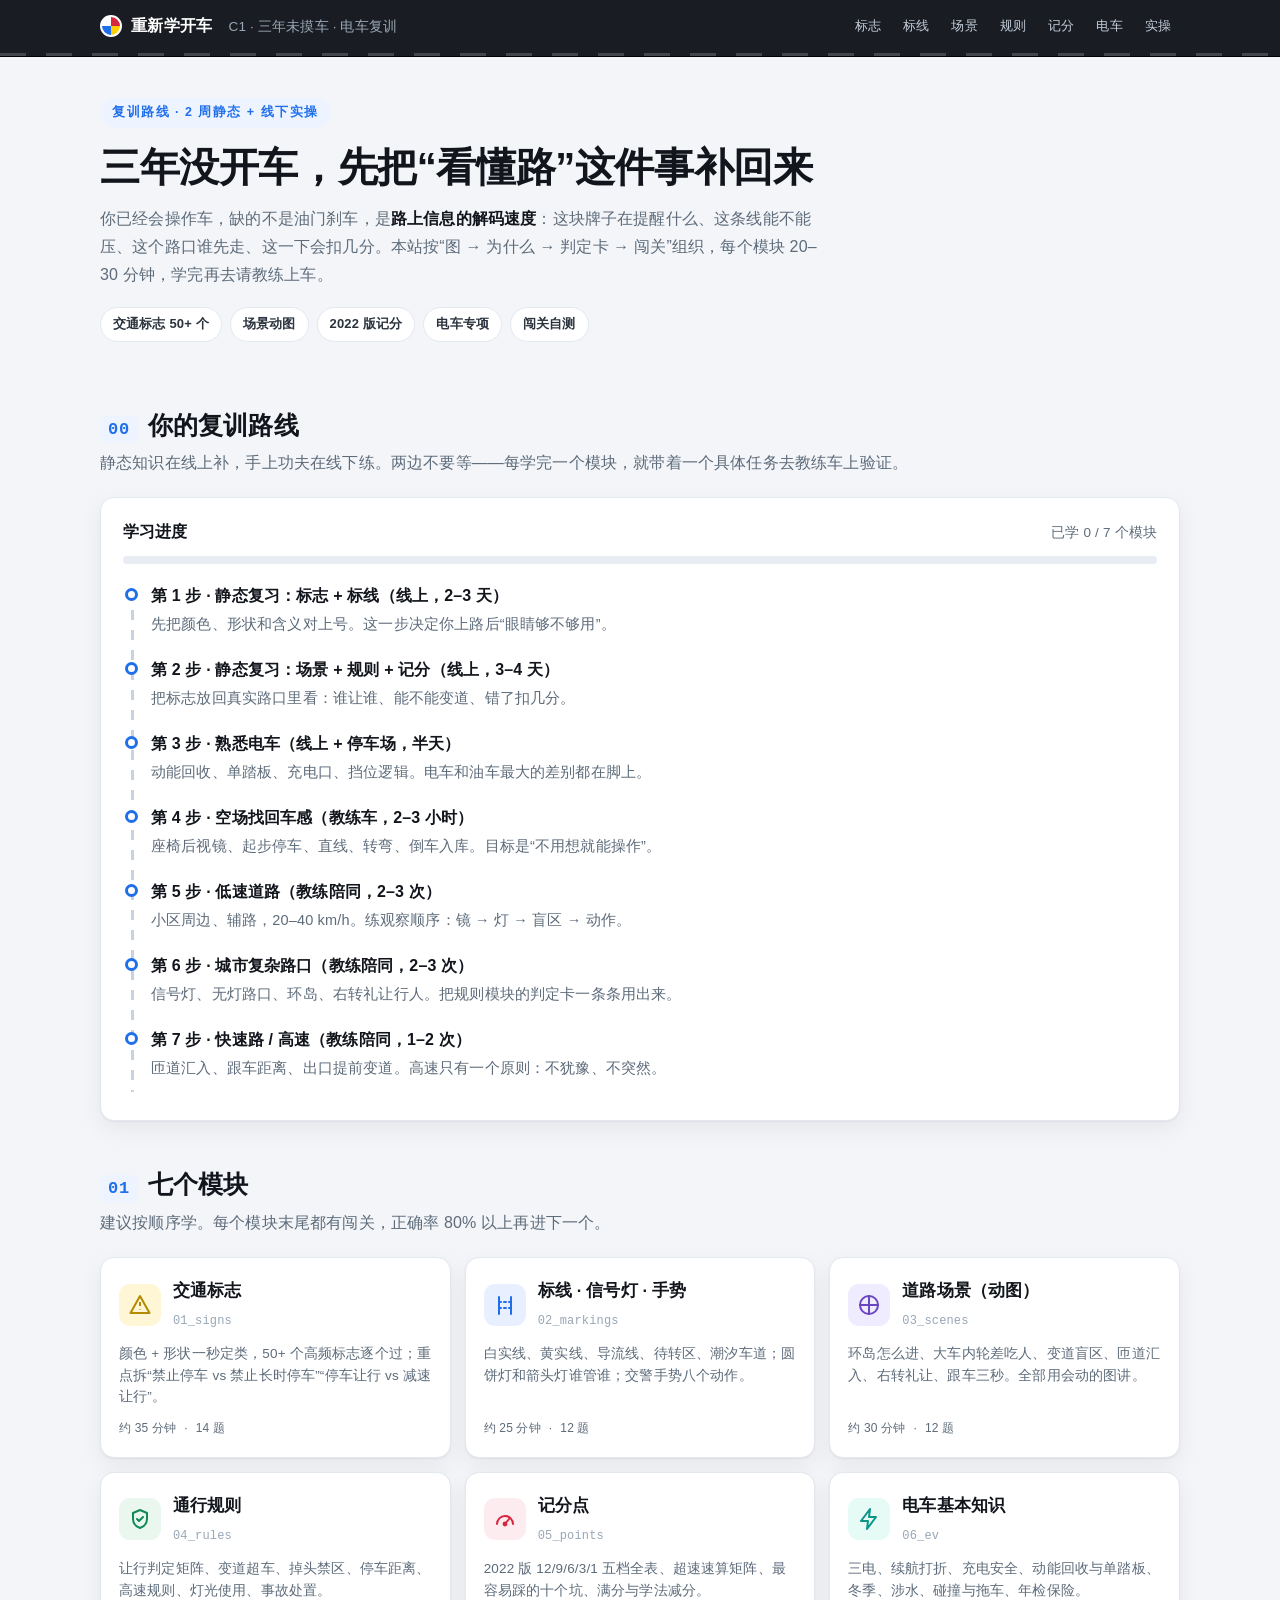
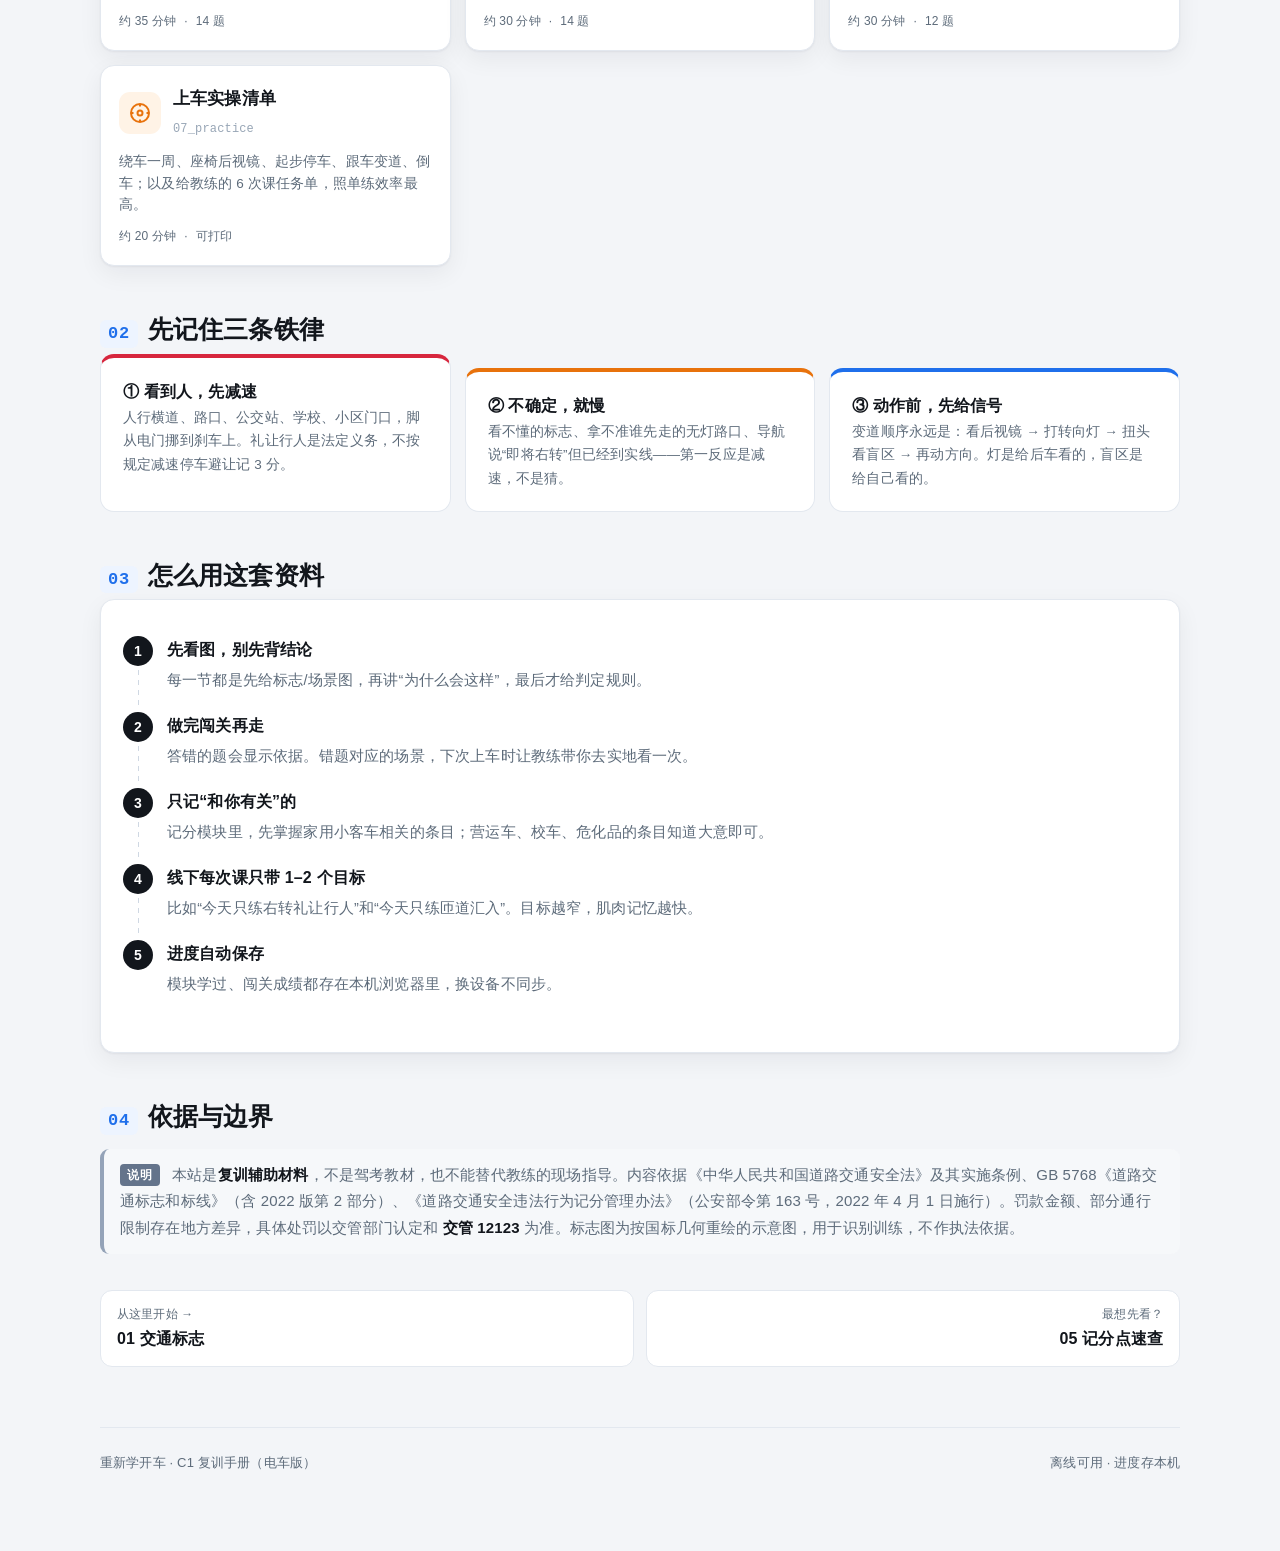
==== index.html @ 06decb4a "新增 C1 复训手册静态站点 7 个模块：标志、标线、场景、规则、记分、电车、实操， 含矢量图示、SMIL 动画、78 道闯关题与跨页学习进度。" ====
<!DOCTYPE html>
<html lang="zh-CN">
<head>
<meta charset="utf-8">
<meta name="viewport" content="width=device-width, initial-scale=1">
<title>重新学开车 · C1 复训手册（电车版）</title>
<meta name="description" content="三年没摸车的 C1 复训手册：交通标志、标线、道路场景、通行规则、记分点、电车知识与上车实操清单。">
<link rel="stylesheet" href="assets/css/style.css">
</head>
<body>

<header class="topbar">
  <div class="topbar-inner">
    <a class="brand" href="index.html"><span class="brand-dot"></span>重新学开车</a>
    <span class="crumb">C1 · 三年未摸车 · 电车复训</span>
    <span class="topbar-spacer"></span>
    <nav class="topbar-nav">
      <a href="01_signs.html">标志</a>
      <a href="02_markings.html">标线</a>
      <a href="03_scenes.html">场景</a>
      <a href="04_rules.html">规则</a>
      <a href="05_points.html">记分</a>
      <a href="06_ev.html">电车</a>
      <a href="07_practice.html">实操</a>
    </nav>
  </div>
</header>

<main class="wrap">

  <section class="hero">
    <span class="eyebrow">复训路线 · 2 周静态 + 线下实操</span>
    <h1>三年没开车，先把“看懂路”这件事补回来</h1>
    <p>你已经会操作车，缺的不是油门刹车，是<b>路上信息的解码速度</b>：这块牌子在提醒什么、这条线能不能压、这个路口谁先走、这一下会扣几分。本站按“图 → 为什么 → 判定卡 → 闯关”组织，每个模块 20–30 分钟，学完再去请教练上车。</p>
    <div class="hero-tags">
      <span class="chip">交通标志 50+ 个</span>
      <span class="chip">场景动图</span>
      <span class="chip">2022 版记分</span>
      <span class="chip">电车专项</span>
      <span class="chip">闯关自测</span>
    </div>
  </section>

  <section class="sec" id="route">
    <h2><span class="num">00</span>你的复训路线</h2>
    <p class="lead">静态知识在线上补，手上功夫在线下练。两边不要等——每学完一个模块，就带着一个具体任务去教练车上验证。</p>

    <div class="card">
      <div class="flex" style="justify-content:space-between">
        <b>学习进度</b>
        <span class="small muted" id="overall-text">已学 0 / 7 个模块</span>
      </div>
      <div class="progress" style="margin:10px 0 18px"><i id="overall-progress" style="width:0%"></i></div>

      <div class="route">
        <div class="route-item" data-mod="01_signs">
          <b>第 1 步 · 静态复习：标志 + 标线（线上，2–3 天）</b>
          <span>先把颜色、形状和含义对上号。这一步决定你上路后“眼睛够不够用”。</span>
        </div>
        <div class="route-item" data-mod="03_scenes">
          <b>第 2 步 · 静态复习：场景 + 规则 + 记分（线上，3–4 天）</b>
          <span>把标志放回真实路口里看：谁让谁、能不能变道、错了扣几分。</span>
        </div>
        <div class="route-item" data-mod="06_ev">
          <b>第 3 步 · 熟悉电车（线上 + 停车场，半天）</b>
          <span>动能回收、单踏板、充电口、挡位逻辑。电车和油车最大的差别都在脚上。</span>
        </div>
        <div class="route-item" data-mod="07_practice">
          <b>第 4 步 · 空场找回车感（教练车，2–3 小时）</b>
          <span>座椅后视镜、起步停车、直线、转弯、倒车入库。目标是“不用想就能操作”。</span>
        </div>
        <div class="route-item">
          <b>第 5 步 · 低速道路（教练陪同，2–3 次）</b>
          <span>小区周边、辅路，20–40 km/h。练观察顺序：镜 → 灯 → 盲区 → 动作。</span>
        </div>
        <div class="route-item">
          <b>第 6 步 · 城市复杂路口（教练陪同，2–3 次）</b>
          <span>信号灯、无灯路口、环岛、右转礼让行人。把规则模块的判定卡一条条用出来。</span>
        </div>
        <div class="route-item">
          <b>第 7 步 · 快速路 / 高速（教练陪同，1–2 次）</b>
          <span>匝道汇入、跟车距离、出口提前变道。高速只有一个原则：不犹豫、不突然。</span>
        </div>
      </div>
    </div>
  </section>

  <section class="sec" id="modules">
    <h2><span class="num">01</span>七个模块</h2>
    <p class="lead">建议按顺序学。每个模块末尾都有闯关，正确率 80% 以上再进下一个。</p>

    <div class="mod-grid">

      <a class="mod" href="01_signs.html" data-mod="01_signs">
        <div class="mod-top">
          <span class="mod-ico" style="background:#fff6d6">
            <svg viewBox="0 0 24 24" fill="none" stroke="#b58900" stroke-width="2" stroke-linejoin="round"><path d="M12 3l9.5 17h-19z"/><path d="M12 9v4M12 16.5v.5"/></svg>
          </span>
          <span><span class="mod-t">交通标志</span><br><span class="num-tag">01_signs</span></span>
        </div>
        <div class="mod-d">颜色 + 形状一秒定类，50+ 个高频标志逐个过；重点拆“禁止停车 vs 禁止长时停车”“停车让行 vs 减速让行”。</div>
        <div class="mod-meta"><span>约 35 分钟</span><span>·</span><span>14 题</span></div>
      </a>

      <a class="mod" href="02_markings.html" data-mod="02_markings">
        <div class="mod-top">
          <span class="mod-ico" style="background:#e8f0ff">
            <svg viewBox="0 0 24 24" fill="none" stroke="#1f6feb" stroke-width="2" stroke-linecap="round"><path d="M6 21V4M18 21V4"/><path d="M6 9h12M6 15h12" stroke-dasharray="2 3"/></svg>
          </span>
          <span><span class="mod-t">标线 · 信号灯 · 手势</span><br><span class="num-tag">02_markings</span></span>
        </div>
        <div class="mod-d">白实线、黄实线、导流线、待转区、潮汐车道；圆饼灯和箭头灯谁管谁；交警手势八个动作。</div>
        <div class="mod-meta"><span>约 25 分钟</span><span>·</span><span>12 题</span></div>
      </a>

      <a class="mod" href="03_scenes.html" data-mod="03_scenes">
        <div class="mod-top">
          <span class="mod-ico" style="background:#f0ecff">
            <svg viewBox="0 0 24 24" fill="none" stroke="#6b46c1" stroke-width="2" stroke-linecap="round"><circle cx="12" cy="12" r="9"/><path d="M12 3v18M3 12h18"/></svg>
          </span>
          <span><span class="mod-t">道路场景（动图）</span><br><span class="num-tag">03_scenes</span></span>
        </div>
        <div class="mod-d">环岛怎么进、大车内轮差吃人、变道盲区、匝道汇入、右转礼让、跟车三秒。全部用会动的图讲。</div>
        <div class="mod-meta"><span>约 30 分钟</span><span>·</span><span>12 题</span></div>
      </a>

      <a class="mod" href="04_rules.html" data-mod="04_rules">
        <div class="mod-top">
          <span class="mod-ico" style="background:#e9f7ef">
            <svg viewBox="0 0 24 24" fill="none" stroke="#0f8a54" stroke-width="2" stroke-linecap="round" stroke-linejoin="round"><path d="M12 3l7 3v6c0 4.5-3 7.5-7 9-4-1.5-7-4.5-7-9V6z"/><path d="M9 12l2 2 4-4"/></svg>
          </span>
          <span><span class="mod-t">通行规则</span><br><span class="num-tag">04_rules</span></span>
        </div>
        <div class="mod-d">让行判定矩阵、变道超车、掉头禁区、停车距离、高速规则、灯光使用、事故处置。</div>
        <div class="mod-meta"><span>约 35 分钟</span><span>·</span><span>14 题</span></div>
      </a>

      <a class="mod" href="05_points.html" data-mod="05_points">
        <div class="mod-top">
          <span class="mod-ico" style="background:#fdecef">
            <svg viewBox="0 0 24 24" fill="none" stroke="#d7263d" stroke-width="2" stroke-linecap="round"><path d="M4 17a8 8 0 1 1 16 0"/><path d="M12 17l4-5"/><circle cx="12" cy="17" r="1.4" fill="#d7263d"/></svg>
          </span>
          <span><span class="mod-t">记分点</span><br><span class="num-tag">05_points</span></span>
        </div>
        <div class="mod-d">2022 版 12/9/6/3/1 五档全表、超速速算矩阵、最容易踩的十个坑、满分与学法减分。</div>
        <div class="mod-meta"><span>约 30 分钟</span><span>·</span><span>14 题</span></div>
      </a>

      <a class="mod" href="06_ev.html" data-mod="06_ev">
        <div class="mod-top">
          <span class="mod-ico" style="background:#e6fbf6">
            <svg viewBox="0 0 24 24" fill="none" stroke="#0d9488" stroke-width="2" stroke-linejoin="round"><path d="M13 2L4 14h7l-1 8 9-12h-7z"/></svg>
          </span>
          <span><span class="mod-t">电车基本知识</span><br><span class="num-tag">06_ev</span></span>
        </div>
        <div class="mod-d">三电、续航打折、充电安全、动能回收与单踏板、冬季、涉水、碰撞与拖车、年检保险。</div>
        <div class="mod-meta"><span>约 30 分钟</span><span>·</span><span>12 题</span></div>
      </a>

      <a class="mod" href="07_practice.html" data-mod="07_practice">
        <div class="mod-top">
          <span class="mod-ico" style="background:#fff3e6">
            <svg viewBox="0 0 24 24" fill="none" stroke="#e8720c" stroke-width="2"><circle cx="12" cy="12" r="9"/><circle cx="12" cy="12" r="2.5"/><path d="M12 3v2.5M12 18.5V21M3 12h2.5M18.5 12H21"/></svg>
          </span>
          <span><span class="mod-t">上车实操清单</span><br><span class="num-tag">07_practice</span></span>
        </div>
        <div class="mod-d">绕车一周、座椅后视镜、起步停车、跟车变道、倒车；以及给教练的 6 次课任务单，照单练效率最高。</div>
        <div class="mod-meta"><span>约 20 分钟</span><span>·</span><span>可打印</span></div>
      </a>

    </div>
  </section>

  <section class="sec" id="rules3">
    <h2><span class="num">02</span>先记住三条铁律</h2>
    <div class="grid g3">
      <div class="card flat" style="border-top:4px solid var(--red)">
        <b>① 看到人，先减速</b>
        <p class="small muted mb0">人行横道、路口、公交站、学校、小区门口，脚从电门挪到刹车上。礼让行人是法定义务，不按规定减速停车避让记 3 分。</p>
      </div>
      <div class="card flat" style="border-top:4px solid var(--orange)">
        <b>② 不确定，就慢</b>
        <p class="small muted mb0">看不懂的标志、拿不准谁先走的无灯路口、导航说“即将右转”但已经到实线——第一反应是减速，不是猜。</p>
      </div>
      <div class="card flat" style="border-top:4px solid var(--blue)">
        <b>③ 动作前，先给信号</b>
        <p class="small muted mb0">变道顺序永远是：看后视镜 → 打转向灯 → 扭头看盲区 → 再动方向。灯是给后车看的，盲区是给自己看的。</p>
      </div>
    </div>
  </section>

  <section class="sec" id="how">
    <h2><span class="num">03</span>怎么用这套资料</h2>
    <div class="card">
      <ol class="steps">
        <li><b>先看图，别先背结论</b><span>每一节都是先给标志/场景图，再讲“为什么会这样”，最后才给判定规则。</span></li>
        <li><b>做完闯关再走</b><span>答错的题会显示依据。错题对应的场景，下次上车时让教练带你去实地看一次。</span></li>
        <li><b>只记“和你有关”的</b><span>记分模块里，先掌握家用小客车相关的条目；营运车、校车、危化品的条目知道大意即可。</span></li>
        <li><b>线下每次课只带 1–2 个目标</b><span>比如“今天只练右转礼让行人”和“今天只练匝道汇入”。目标越窄，肌肉记忆越快。</span></li>
        <li><b>进度自动保存</b><span>模块学过、闯关成绩都存在本机浏览器里，换设备不同步。</span></li>
      </ol>
    </div>
  </section>

  <section class="sec" id="notice">
    <h2><span class="num">04</span>依据与边界</h2>
    <div class="note">
      <span class="lbl">说明</span>
      本站是<b>复训辅助材料</b>，不是驾考教材，也不能替代教练的现场指导。内容依据《中华人民共和国道路交通安全法》及其实施条例、GB 5768《道路交通标志和标线》（含 2022 版第 2 部分）、《道路交通安全违法行为记分管理办法》（公安部令第 163 号，2022 年 4 月 1 日施行）。罚款金额、部分通行限制存在地方差异，具体处罚以交管部门认定和 <b>交管 12123</b> 为准。标志图为按国标几何重绘的示意图，用于识别训练，不作执法依据。
    </div>
  </section>

  <div class="pager">
    <a href="01_signs.html">
      <div class="pdir">从这里开始 →</div>
      <div class="pt">01 交通标志</div>
    </a>
    <a href="05_points.html" class="next">
      <div class="pdir">最想先看？</div>
      <div class="pt">05 记分点速查</div>
    </a>
  </div>

  <footer class="foot">
    <div class="fr">
      <span>重新学开车 · C1 复训手册（电车版）</span>
      <span>离线可用 · 进度存本机</span>
    </div>
  </footer>
</main>

<script src="assets/js/signs.js"></script>
<script src="assets/js/app.js"></script>
</body>
</html>
---- assets/css/style.css ----
/* ===== 重新学开车 · 设计系统 ===== */
*, *::before, *::after { box-sizing: border-box; }
:root {
  --ink: #12161c;
  --ink-2: #2b333d;
  --muted: #5d6b7a;
  --line: #e3e8ef;
  --line-2: #cfd8e3;
  --bg: #f3f5f8;
  --card: #ffffff;
  --blue: #1f6feb;
  --blue-weak: #edf4ff;
  --yellow: #ffcf00;
  --red: #d7263d;
  --red-weak: #fdecef;
  --green: #0f8a54;
  --green-weak: #e9f7ef;
  --orange: #e8720c;
  --orange-weak: #fff3e6;
  --purple: #6b46c1;
  --r: 14px;
  --r-sm: 9px;
  --shadow: 0 1px 2px rgba(16,24,40,.05), 0 8px 24px rgba(16,24,40,.06);
  --mono: "JetBrains Mono", "Cascadia Mono", Consolas, monospace;
}
html { -webkit-text-size-adjust: 100%; scroll-behavior: smooth; }
body {
  margin: 0;
  font-family: -apple-system, BlinkMacSystemFont, "Segoe UI", "PingFang SC", "Hiragino Sans GB", "Microsoft YaHei", sans-serif;
  background: var(--bg);
  color: var(--ink);
  line-height: 1.75;
  font-size: 16px;
  letter-spacing: .01em;
}
img, svg { max-width: 100%; }
a { color: var(--blue); text-decoration: none; }
a:hover { text-decoration: underline; }
:focus-visible { outline: 3px solid #8ab4ff; outline-offset: 2px; border-radius: 4px; }

/* ===== 顶栏 ===== */
.topbar {
  position: sticky; top: 0; z-index: 50;
  background: rgba(18,22,28,.97);
  backdrop-filter: blur(10px);
  color: #fff;
  border-bottom: 1px solid #000;
}
.topbar-inner {
  max-width: 1120px; margin: 0 auto; padding: 10px 20px;
  display: flex; align-items: center; gap: 14px;
}
.brand { display: flex; align-items: center; gap: 9px; color: #fff; font-weight: 700; letter-spacing: .02em; }
.brand:hover { text-decoration: none; }
.brand-dot {
  width: 22px; height: 22px; border-radius: 50%;
  background: conic-gradient(var(--red) 0 25%, var(--yellow) 0 50%, var(--blue) 0 75%, #fff 0);
  border: 2px solid #fff; flex: none;
}
.crumb { color: #9aa7b6; font-size: 13.5px; margin-left: 2px; overflow: hidden; text-overflow: ellipsis; white-space: nowrap; }
.crumb b { color: #dbe3ec; font-weight: 600; }
.topbar-spacer { flex: 1; }
.topbar-nav { display: flex; gap: 4px; }
.topbar-nav a { color: #c3cedb; font-size: 13px; padding: 5px 9px; border-radius: 7px; white-space: nowrap; }
.topbar-nav a:hover { background: #232a34; color: #fff; text-decoration: none; }
.topbar-nav a.on { background: #2f3b4a; color: #fff; }
.topbar::after {
  content: ""; display: block; height: 3px;
  background-image: repeating-linear-gradient(90deg, #ffffff2e 0 26px, transparent 26px 46px);
}

/* ===== 容器 ===== */
.wrap { max-width: 1120px; margin: 0 auto; padding: 0 20px 80px; }
.narrow { max-width: 860px; }

/* ===== 首屏 ===== */
.hero { padding: 40px 0 20px; }
.hero h1 { font-size: clamp(26px, 4.4vw, 40px); line-height: 1.28; margin: 0 0 12px; letter-spacing: -.01em; }
.hero p { color: var(--muted); margin: 0 0 18px; max-width: 720px; }
.hero-tags { display: flex; flex-wrap: wrap; gap: 8px; }
.eyebrow {
  display: inline-flex; align-items: center; gap: 8px;
  font-size: 12.5px; font-weight: 700; letter-spacing: .12em; text-transform: uppercase;
  color: var(--blue); background: var(--blue-weak); border-radius: 99px; padding: 4px 12px; margin-bottom: 14px;
}

/* ===== 小标题/章节 ===== */
.sec { margin: 46px 0 0; scroll-margin-top: 102px; }
.sec > h2 {
  font-size: clamp(20px, 2.8vw, 25px); margin: 0 0 6px; line-height: 1.4;
  display: flex; align-items: baseline; gap: 10px; flex-wrap: wrap;
}
.sec > h2 .num {
  font-family: var(--mono); font-size: .68em; font-weight: 700;
  color: var(--blue); background: var(--blue-weak); padding: 2px 8px; border-radius: 6px;
  letter-spacing: .04em;
}
.sec > .lead { color: var(--muted); margin: 0 0 20px; }
h3.sub { font-size: 17px; margin: 28px 0 10px; display: flex; align-items: center; gap: 8px; }
h3.sub::before { content: ""; width: 4px; height: 16px; background: var(--blue); border-radius: 2px; flex: none; }
h4.mini { font-size: 15px; margin: 20px 0 8px; color: var(--ink-2); }
p { margin: 0 0 14px; }
ul, ol { margin: 0 0 14px; padding-left: 1.35em; }
li { margin-bottom: 5px; }
li::marker { color: var(--muted); }
b, strong { color: var(--ink); font-weight: 700; }
code, .code {
  font-family: var(--mono); font-size: .88em; background: #eef1f6; padding: 1.5px 6px; border-radius: 5px; color: #2b3a4d;
}

/* ===== 卡片 ===== */
.card {
  background: var(--card); border: 1px solid var(--line); border-radius: var(--r);
  padding: 20px 22px; box-shadow: var(--shadow);
}
.card + .card { margin-top: 14px; }
.card.flat { box-shadow: none; }
.grid { display: grid; gap: 14px; }
.g2 { grid-template-columns: repeat(2, minmax(0, 1fr)); }
.g3 { grid-template-columns: repeat(3, minmax(0, 1fr)); }
.g4 { grid-template-columns: repeat(4, minmax(0, 1fr)); }

/* ===== 提示块 ===== */
.rule, .why, .trap, .tip, .note {
  border-radius: var(--r-sm); padding: 13px 16px; margin: 14px 0;
  border-left: 4px solid var(--blue); background: var(--blue-weak);
  font-size: 15px;
}
.rule .lbl, .why .lbl, .trap .lbl, .tip .lbl, .note .lbl {
  display: inline-block; font-size: 11.5px; font-weight: 800; letter-spacing: .08em;
  padding: 1px 7px; border-radius: 4px; margin-right: 8px; vertical-align: 1px;
  background: var(--blue); color: #fff;
}
.rule { --c: var(--blue); border-left-color: var(--blue); background: var(--blue-weak); }
.rule .lbl { background: var(--blue); }
.why { border-left-color: #7c3aed; background: #f6f2ff; }
.why .lbl { background: #7c3aed; }
.trap { border-left-color: var(--orange); background: var(--orange-weak); }
.trap .lbl { background: var(--orange); }
.tip { border-left-color: var(--green); background: var(--green-weak); }
.tip .lbl { background: var(--green); }
.note { border-left-color: #94a3b8; background: #f6f8fa; color: var(--muted); }
.note .lbl { background: #64748b; }
.rule p:last-child, .why p:last-child, .trap p:last-child, .tip p:last-child, .note p:last-child { margin-bottom: 0; }
.rule p, .why p, .trap p, .tip p { margin-bottom: 8px; }

/* ===== 表格 ===== */
.tbl-wrap { overflow-x: auto; border: 1px solid var(--line); border-radius: 12px; background: #fff; margin: 14px 0; -webkit-overflow-scrolling: touch; }
table { border-collapse: collapse; width: 100%; font-size: 14.5px; min-width: 520px; }
th, td { padding: 10px 13px; text-align: left; border-bottom: 1px solid var(--line); vertical-align: top; }
th { background: #f7f9fc; font-weight: 700; font-size: 13.5px; color: var(--ink-2); white-space: nowrap; }
tbody tr:last-child td { border-bottom: 0; }
tbody tr:hover { background: #fafcff; }
td.c, th.c { text-align: center; }
.tbl-wrap.compact table { min-width: 0; }

/* ===== 标志展示 ===== */
.sign-grid { display: grid; grid-template-columns: repeat(auto-fill, minmax(132px, 1fr)); gap: 10px; margin: 16px 0; }
.sign-item {
  background: #fff; border: 1px solid var(--line); border-radius: 12px; padding: 12px 8px 10px;
  text-align: center; transition: .18s ease; display: flex; flex-direction: column; align-items: center; gap: 8px;
}
.sign-item:hover { border-color: var(--line-2); transform: translateY(-2px); box-shadow: var(--shadow); }
.sign-item .sign { width: 74px; height: 74px; flex: none; }
.sign-item .sname { font-weight: 700; font-size: 13.5px; line-height: 1.35; }
.sign-item .smean { font-size: 12px; color: var(--muted); line-height: 1.45; }
.sign { display: inline-block; line-height: 0; }
.sign svg { width: 100%; height: 100%; display: block; }
.sign.lg { width: 116px; height: 116px; }
.sign.sm { width: 44px; height: 44px; vertical-align: middle; }

/* 颜色/形状解码卡 */
.decode { display: grid; grid-template-columns: repeat(auto-fit, minmax(150px, 1fr)); gap: 12px; }
.decode-item { border-radius: 12px; padding: 14px; color: #fff; position: relative; overflow: hidden; min-height: 92px; }
.decode-item .dt { font-weight: 800; font-size: 15px; margin-bottom: 2px; }
.decode-item .dd { font-size: 12.5px; opacity: .92; line-height: 1.5; }
.decode-item .swatch { position: absolute; right: -14px; bottom: -16px; width: 70px; height: 70px; border-radius: 50%; background: #ffffff2b; }

/* ===== 对比 ===== */
.compare { display: grid; grid-template-columns: 1fr auto 1fr; gap: 10px; align-items: stretch; margin: 16px 0; }
.compare .vs { align-self: center; font-weight: 800; color: var(--muted); font-size: 13px; }
.cmp-box { background: #fff; border: 1px solid var(--line); border-radius: 12px; padding: 14px; text-align: center; }
.cmp-box .cmp-title { font-weight: 700; margin-top: 8px; }
.cmp-box .cmp-desc { font-size: 13px; color: var(--muted); line-height: 1.5; margin-top: 2px; }
.cmp-box .sign { width: 84px; height: 84px; }

/* ===== 步骤 ===== */
.steps { list-style: none; padding: 0; counter-reset: st; margin: 16px 0; }
.steps > li {
  position: relative; padding: 0 0 18px 44px; counter-increment: st; margin: 0;
}
.steps > li::before {
  content: counter(st); position: absolute; left: 0; top: 0;
  width: 30px; height: 30px; border-radius: 50%; background: var(--ink); color: #fff;
  font-weight: 700; font-size: 14px; display: grid; place-items: center;
}
.steps > li:not(:last-child)::after {
  content: ""; position: absolute; left: 14.5px; top: 34px; bottom: 2px; width: 1px;
  background: repeating-linear-gradient(180deg, var(--line-2) 0 5px, transparent 5px 10px);
}
.steps > li > b { display: block; margin-bottom: 2px; }
.steps > li > span { color: var(--muted); font-size: 14.5px; }

/* ===== 徽章 ===== */
.badge { display: inline-block; font-size: 12px; font-weight: 800; padding: 1px 8px; border-radius: 999px; line-height: 1.7; }
.b12 { background: #2b0a0f; color: #ffd9de; }
.b9 { background: #7a1020; color: #ffe3e7; }
.b6 { background: #d7263d; color: #fff; }
.b3 { background: #f08c00; color: #fff; }
.b1 { background: #f6c500; color: #3a2b00; }
.chip {
  display: inline-flex; align-items: center; gap: 6px; font-size: 13px; font-weight: 600;
  background: #fff; border: 1px solid var(--line); border-radius: 999px; padding: 5px 12px; color: var(--ink-2);
}
.chip.on { background: var(--ink); color: #fff; border-color: var(--ink); }

/* ===== 动画舞台 ===== */
.stage {
  background: linear-gradient(180deg, #eef2f7, #e6ecf3);
  border: 1px solid var(--line); border-radius: var(--r); padding: 14px;
  margin: 16px 0; position: relative; overflow: hidden;
}
.stage svg { width: 100%; height: auto; display: block; }
.stage-cap { font-size: 13px; color: var(--muted); margin-top: 8px; text-align: center; }
.anim-note { font-size: 12.5px; color: var(--muted); }

@keyframes dashmove { to { stroke-dashoffset: -40; } }
.flow { stroke-dasharray: 8 8; animation: dashmove 1.2s linear infinite; }
@keyframes draw { from { stroke-dashoffset: var(--len, 1200); } to { stroke-dashoffset: 0; } }
.draw { stroke-dasharray: var(--len, 1200); animation: draw 2.4s ease-in-out infinite alternate; }
@keyframes pulse { 0%,100% { opacity: 1; transform: scale(1); } 50% { opacity: .55; transform: scale(1.06); } }
.pulse { animation: pulse 1.8s ease-in-out infinite; transform-origin: center; transform-box: fill-box; }
@keyframes blink { 0%,49% { opacity: 1; } 50%,100% { opacity: .15; } }
.blink { animation: blink 1s steps(1) infinite; }
@keyframes slidecar { 0% { offset-distance: 0%; } 100% { offset-distance: 100%; } }
.mover { offset-path: var(--path); offset-rotate: auto; animation: slidecar var(--dur, 4s) linear infinite; }
.mover.alt { animation-direction: alternate; animation-timing-function: ease-in-out; }
.stage-pause .mover, .stage-pause .flow, .stage-pause .draw, .stage-pause .pulse, .stage-pause .blink { animation-play-state: paused; }

/* 减速带式分隔 */
.divider { height: 10px; margin: 34px 0; border-radius: 3px;
  background-image: repeating-linear-gradient(90deg, #d5dce6 0 16px, transparent 16px 32px); }

/* ===== 答题闯关 ===== */
.quiz { background: #fff; border: 1px solid var(--line); border-radius: var(--r); box-shadow: var(--shadow); overflow: hidden; margin: 18px 0; }
.quiz-head { display: flex; align-items: center; gap: 12px; padding: 14px 18px; background: #f8fafc; border-bottom: 1px solid var(--line); flex-wrap: wrap; }
.quiz-head .qt { font-weight: 800; }
.quiz-head .qmeta { font-size: 12.5px; color: var(--muted); }
.quiz-head .qscore { margin-left: auto; font-family: var(--mono); font-weight: 700; font-size: 14px; color: var(--ink-2); }
.quiz-body { padding: 6px 18px 18px; }
.q { padding: 16px 0; border-bottom: 1px dashed var(--line); }
.q:last-of-type { border-bottom: 0; }
.q-head { display: flex; gap: 8px; margin-bottom: 10px; }
.q-no { font-family: var(--mono); font-weight: 700; color: var(--blue); flex: none; }
.q-text { font-weight: 600; }
.q-opts { display: grid; gap: 8px; }
.opt {
  display: flex; gap: 10px; align-items: flex-start;
  border: 1px solid var(--line); background: #fff; border-radius: 10px;
  padding: 9px 12px; cursor: pointer; font-size: 14.5px; text-align: left;
  font-family: inherit; color: var(--ink); line-height: 1.55; transition: .15s;
  width: 100%;
}
.opt:hover:not(:disabled) { border-color: #9dc0f8; background: #f7fbff; }
.opt .k {
  font-family: var(--mono); font-weight: 700; font-size: 12px; flex: none;
  width: 20px; height: 20px; border-radius: 5px; background: #eef1f6; color: var(--muted);
  display: grid; place-items: center; margin-top: 2px;
}
.opt:disabled { cursor: default; }
.opt.ok { border-color: #48b97e; background: var(--green-weak); }
.opt.ok .k { background: var(--green); color: #fff; }
.opt.bad { border-color: #e06a78; background: var(--red-weak); }
.opt.bad .k { background: var(--red); color: #fff; }
.opt.dim { opacity: .55; }
.q-why {
  margin-top: 10px; font-size: 14px; color: var(--ink-2);
  background: #f7f9fc; border-left: 3px solid var(--line-2); border-radius: 0 8px 8px 0; padding: 9px 13px;
}
.q-why b { color: var(--blue); }
.quiz-foot { padding: 12px 18px 18px; display: flex; gap: 10px; align-items: center; flex-wrap: wrap; border-top: 1px solid var(--line); }
.btn {
  font: inherit; font-weight: 700; font-size: 14px; padding: 8px 16px; border-radius: 9px;
  border: 1px solid var(--line-2); background: #fff; color: var(--ink); cursor: pointer;
}
.btn:hover { background: #f6f8fb; }
.btn.primary { background: var(--ink); border-color: var(--ink); color: #fff; }
.btn.primary:hover { background: #000; }
.btn[hidden] { display: none; }
.quiz-result { font-size: 14px; color: var(--muted); }
.quiz-result b { color: var(--ink); }

/* 完成勾 */
.done-mark { display: inline-flex; gap: 5px; align-items: center; color: var(--green); font-size: 12.5px; font-weight: 700; }

/* ===== 首页模块卡 ===== */
.mod-grid { display: grid; grid-template-columns: repeat(auto-fill, minmax(280px, 1fr)); gap: 14px; margin-top: 18px; }
.mod {
  display: flex; flex-direction: column; gap: 10px; background: #fff;
  border: 1px solid var(--line); border-radius: var(--r); padding: 18px;
  box-shadow: var(--shadow); transition: .18s; position: relative; color: inherit;
}
.mod:hover { transform: translateY(-3px); border-color: #c9d6e8; text-decoration: none; }
.mod-top { display: flex; align-items: center; gap: 12px; }
.mod-ico { width: 42px; height: 42px; border-radius: 11px; display: grid; place-items: center; flex: none; }
.mod-ico svg { width: 24px; height: 24px; }
.mod-t { font-weight: 800; font-size: 16.5px; }
.mod-d { font-size: 13.5px; color: var(--muted); line-height: 1.6; }
.mod-meta { display: flex; gap: 8px; align-items: center; margin-top: auto; font-size: 12px; color: var(--muted); flex-wrap: wrap; }
.mod .num-tag { font-family: var(--mono); font-size: 12px; color: #98a6b6; }

/* 路线图 */
.route { position: relative; margin: 18px 0 0; padding-left: 28px; }
.route::before { content: ""; position: absolute; left: 8px; top: 8px; bottom: 8px; width: 3px;
  background: repeating-linear-gradient(180deg, #c8d3e0 0 10px, transparent 10px 20px); }
.route-item { position: relative; padding: 0 0 18px; }
.route-item::before {
  content: ""; position: absolute; left: -26px; top: 6px; width: 13px; height: 13px; border-radius: 50%;
  background: #fff; border: 3px solid var(--blue);
}
.route-item.done::before { background: var(--blue); }
.route-item b { display: block; }
.route-item span { color: var(--muted); font-size: 14.5px; }

/* 进度条 */
.progress { height: 8px; background: #e8edf4; border-radius: 99px; overflow: hidden; }
.progress > i { display: block; height: 100%; background: linear-gradient(90deg, #1f6feb, #48b97e); border-radius: 99px; transition: width .4s; }

/* 清单 */
.checklist { list-style: none; padding: 0; margin: 12px 0; }
.checklist li { display: flex; gap: 10px; padding: 8px 0; border-bottom: 1px dashed var(--line); font-size: 15px; }
.checklist li:last-child { border-bottom: 0; }
.checklist input { width: 18px; height: 18px; margin: 5px 0 0; accent-color: var(--blue); flex: none; }
.checklist label { cursor: pointer; }
.checklist input:checked + label { color: var(--muted); text-decoration: line-through; }

/* 页脚 */
.foot { border-top: 1px solid var(--line); margin-top: 60px; padding: 24px 0 0; color: var(--muted); font-size: 13px; }
.foot .fr { display: flex; justify-content: space-between; gap: 12px; flex-wrap: wrap; }

/* 上下页 */
.pager { display: flex; gap: 12px; margin-top: 36px; flex-wrap: wrap; }
.pager a { flex: 1 1 220px; border: 1px solid var(--line); background: #fff; border-radius: 12px; padding: 13px 16px; color: inherit; }
.pager a:hover { border-color: #b9cbe4; text-decoration: none; }
.pager .pdir { font-size: 12px; color: var(--muted); }
.pager .pt { font-weight: 700; }
.pager .next { text-align: right; }

/* 工具类 */
.mt0 { margin-top: 0 !important; } .mb0 { margin-bottom: 0 !important; }
.muted { color: var(--muted); } .small { font-size: 13.5px; }
.center { text-align: center; }
.flex { display: flex; gap: 10px; align-items: center; flex-wrap: wrap; }
.nowrap { white-space: nowrap; }
.hl-y { background: linear-gradient(transparent 58%, #ffe97a 58%); padding: 0 2px; }
.hl-r { color: var(--red); font-weight: 700; }
.hl-g { color: var(--green); font-weight: 700; }
.sr-only { position: absolute; width: 1px; height: 1px; overflow: hidden; clip: rect(0 0 0 0); }

/* ===== 目录条 ===== */
.toc {
  position: sticky; top: 48px; z-index: 40;
  margin: 0 -20px 0; padding: 8px 20px;
  background: rgba(243,245,248,.94); backdrop-filter: blur(8px);
  border-bottom: 1px solid var(--line);
  display: flex; gap: 6px; overflow-x: auto; scrollbar-width: none;
}
.toc::-webkit-scrollbar { display: none; }
.toc a {
  font-size: 13px; color: var(--muted); padding: 5px 11px; border-radius: 7px;
  white-space: nowrap; border: 1px solid transparent;
}
.toc a:hover { background: #fff; text-decoration: none; color: var(--ink); }
.toc a.on { background: #fff; color: var(--ink); border-color: var(--line); font-weight: 700; }

/* ===== 响应式 ===== */
@media (max-width: 760px) {
  body { font-size: 15.5px; }
  .topbar-nav { display: none; }
  .topbar::after { display: none; }
  .g2, .g3, .g4 { grid-template-columns: 1fr; }
  .compare { grid-template-columns: 1fr; }
  .compare .vs { justify-self: center; }
  .wrap { padding: 0 14px 60px; }
  .toc { margin: 0 -14px; padding: 8px 14px; background: var(--bg); backdrop-filter: none; }
  .card { padding: 16px 16px; }
  .sign-grid { grid-template-columns: repeat(auto-fill, minmax(104px, 1fr)); gap: 8px; }
  .sign-item .sign { width: 58px; height: 58px; }
  .sign-item { padding: 10px 6px; }
  table { font-size: 13.5px; }
  th, td { padding: 8px 10px; }
}
@media (prefers-reduced-motion: reduce) {
  html { scroll-behavior: auto; }
  *, *::before, *::after { animation-duration: .001ms !important; animation-iteration-count: 1 !important; transition-duration: .001ms !important; }
}
@media print {
  .topbar, .pager, .quiz-foot .btn, .foot { display: none; }
  body { background: #fff; }
  .card, .quiz { box-shadow: none; break-inside: avoid; }
}
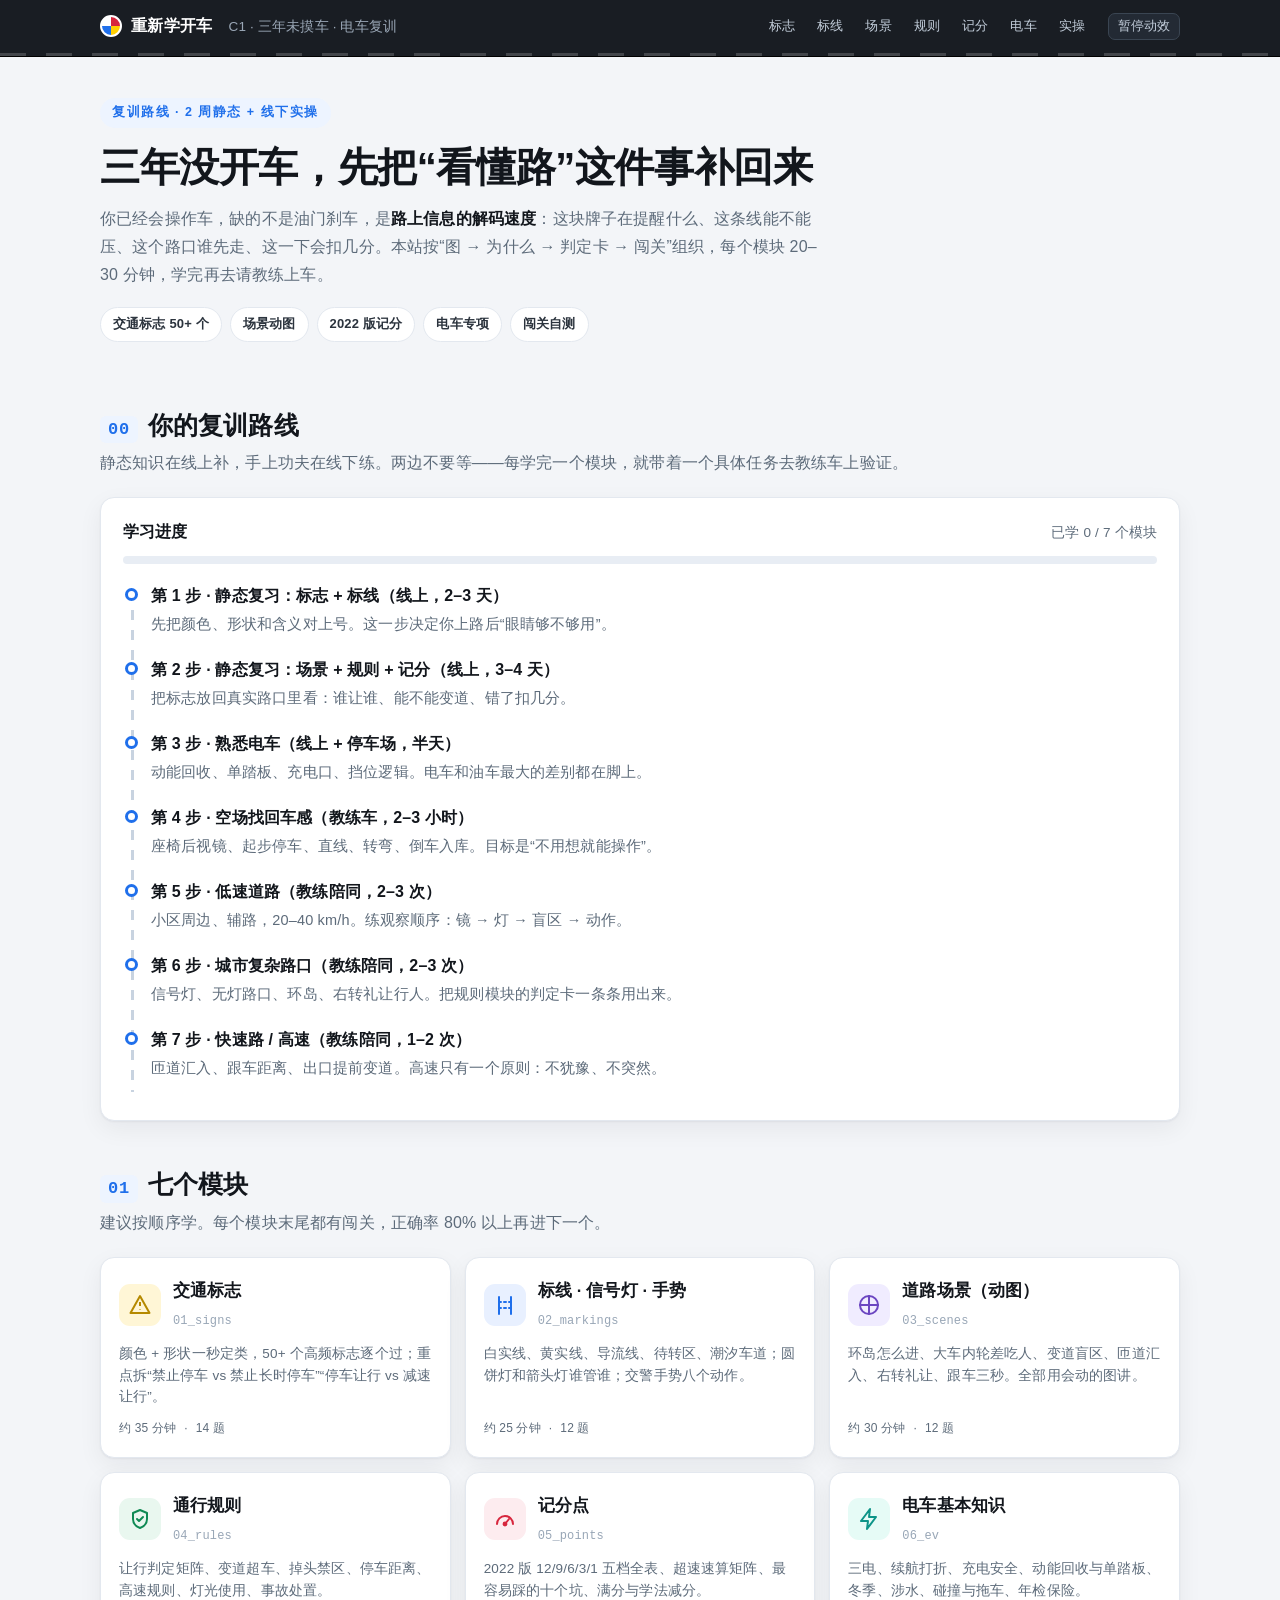
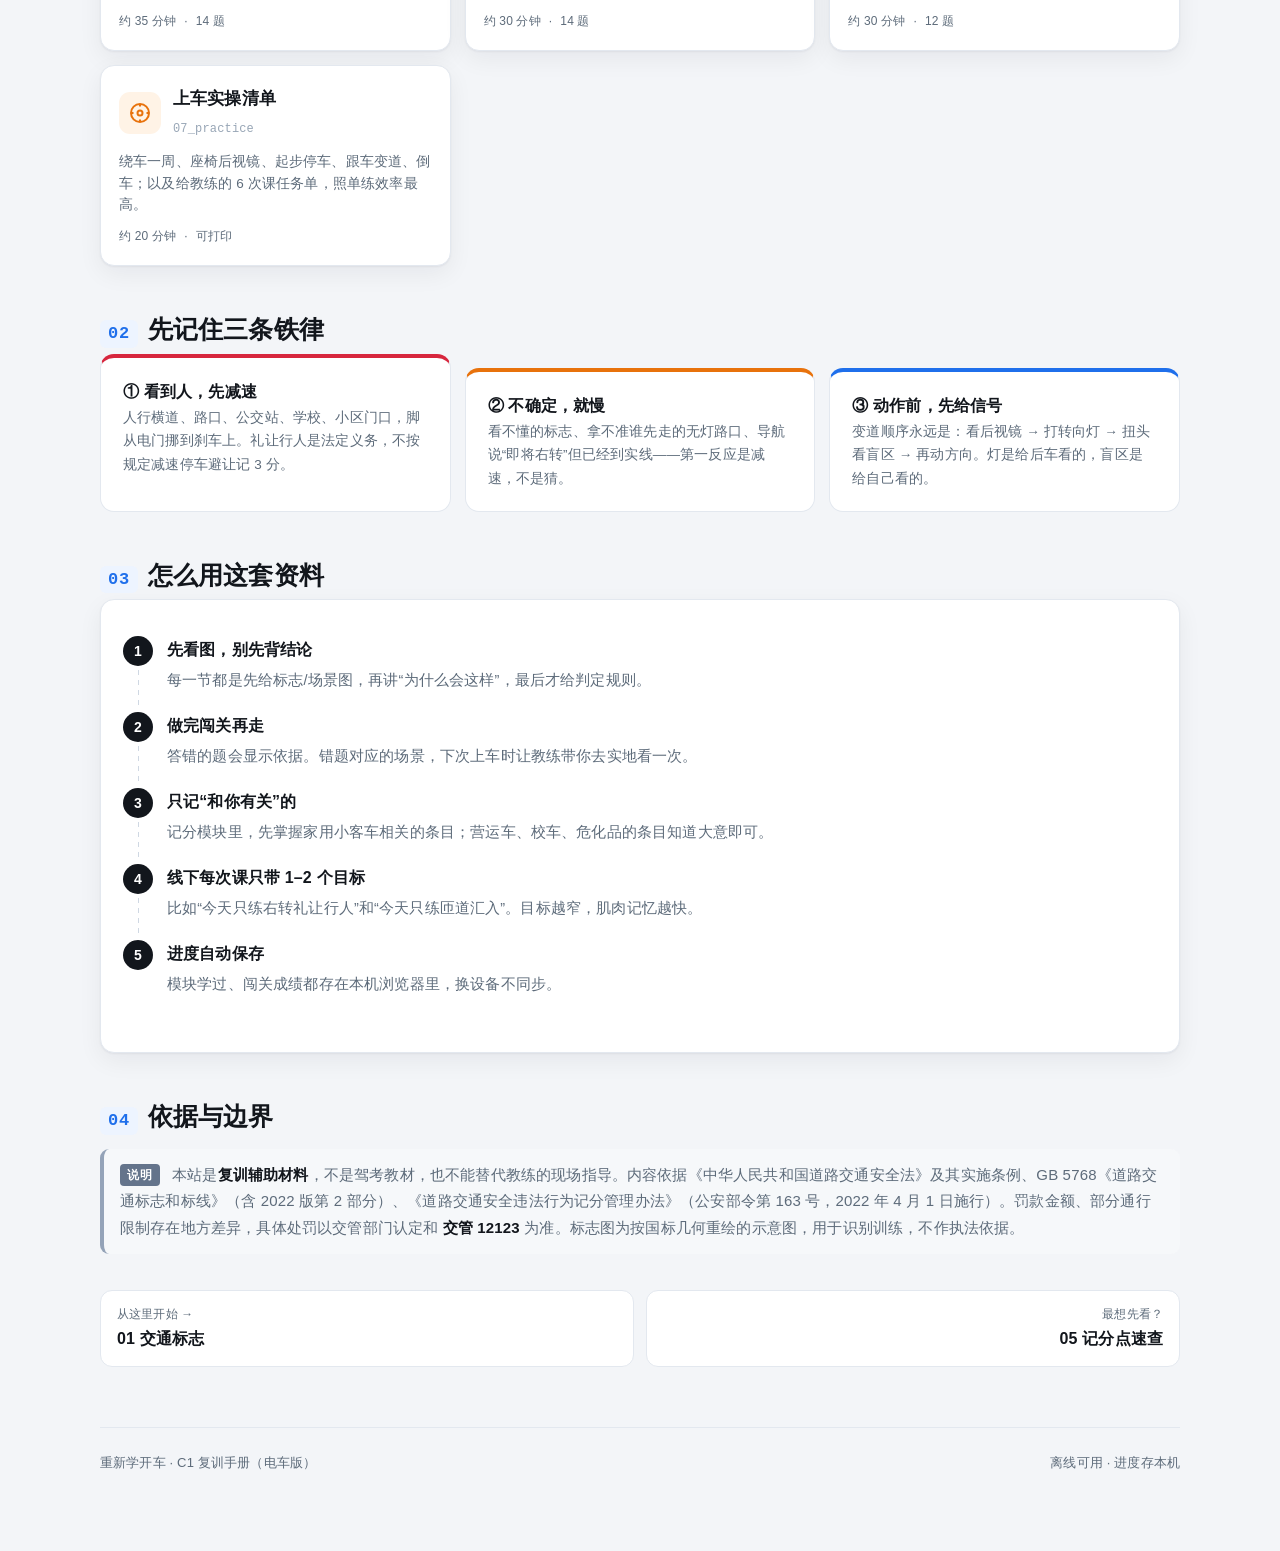
==== commit d4ee62ca: "动效默认播放，顶栏加暂停/播放开关" ====
--- a/index.html
+++ b/index.html
@@ -5,7 +5,7 @@
 <meta name="viewport" content="width=device-width, initial-scale=1">
 <title>重新学开车 · C1 复训手册（电车版）</title>
 <meta name="description" content="三年没摸车的 C1 复训手册：交通标志、标线、道路场景、通行规则、记分点、电车知识与上车实操清单。">
-<link rel="stylesheet" href="assets/css/style.css">
+<link rel="stylesheet" href="assets/css/style.css?v=20261127">
 </head>
 <body>
 
@@ -230,6 +230,6 @@
 </main>
 
 <script src="assets/js/signs.js"></script>
-<script src="assets/js/app.js"></script>
+<script src="assets/js/app.js?v=20261127"></script>
 </body>
 </html>
--- a/assets/css/style.css
+++ b/assets/css/style.css
@@ -64,6 +64,14 @@
 .topbar-nav a { color: #c3cedb; font-size: 13px; padding: 5px 9px; border-radius: 7px; white-space: nowrap; }
 .topbar-nav a:hover { background: #232a34; color: #fff; text-decoration: none; }
 .topbar-nav a.on { background: #2f3b4a; color: #fff; }
+.motion-btn {
+  font: inherit; font-size: 12.5px; line-height: 1;
+  color: #c3cedb; background: #232a34;
+  border: 1px solid #3a4552; border-radius: 7px;
+  padding: 6px 9px; cursor: pointer; white-space: nowrap;
+}
+.motion-btn:hover { background: #2f3b4a; color: #fff; }
+.motion-btn[aria-pressed="false"] { color: #8b97a6; }
 .topbar::after {
   content: ""; display: block; height: 3px;
   background-image: repeating-linear-gradient(90deg, #ffffff2e 0 26px, transparent 26px 46px);
@@ -377,6 +385,7 @@
 @media (max-width: 760px) {
   body { font-size: 15.5px; }
   .topbar-nav { display: none; }
+  .crumb { display: none; }
   .topbar::after { display: none; }
   .g2, .g3, .g4 { grid-template-columns: 1fr; }
   .compare { grid-template-columns: 1fr; }
@@ -392,7 +401,10 @@
 }
 @media (prefers-reduced-motion: reduce) {
   html { scroll-behavior: auto; }
-  *, *::before, *::after { animation-duration: .001ms !important; animation-iteration-count: 1 !important; transition-duration: .001ms !important; }
+}
+/* 动效默认播放；点顶栏按钮或本地存 off 时停止 */
+html.motion-off *, html.motion-off *::before, html.motion-off *::after {
+  animation-duration: .001ms !important; animation-iteration-count: 1 !important; transition-duration: .001ms !important;
 }
 @media print {
   .topbar, .pager, .quiz-foot .btn, .foot { display: none; }
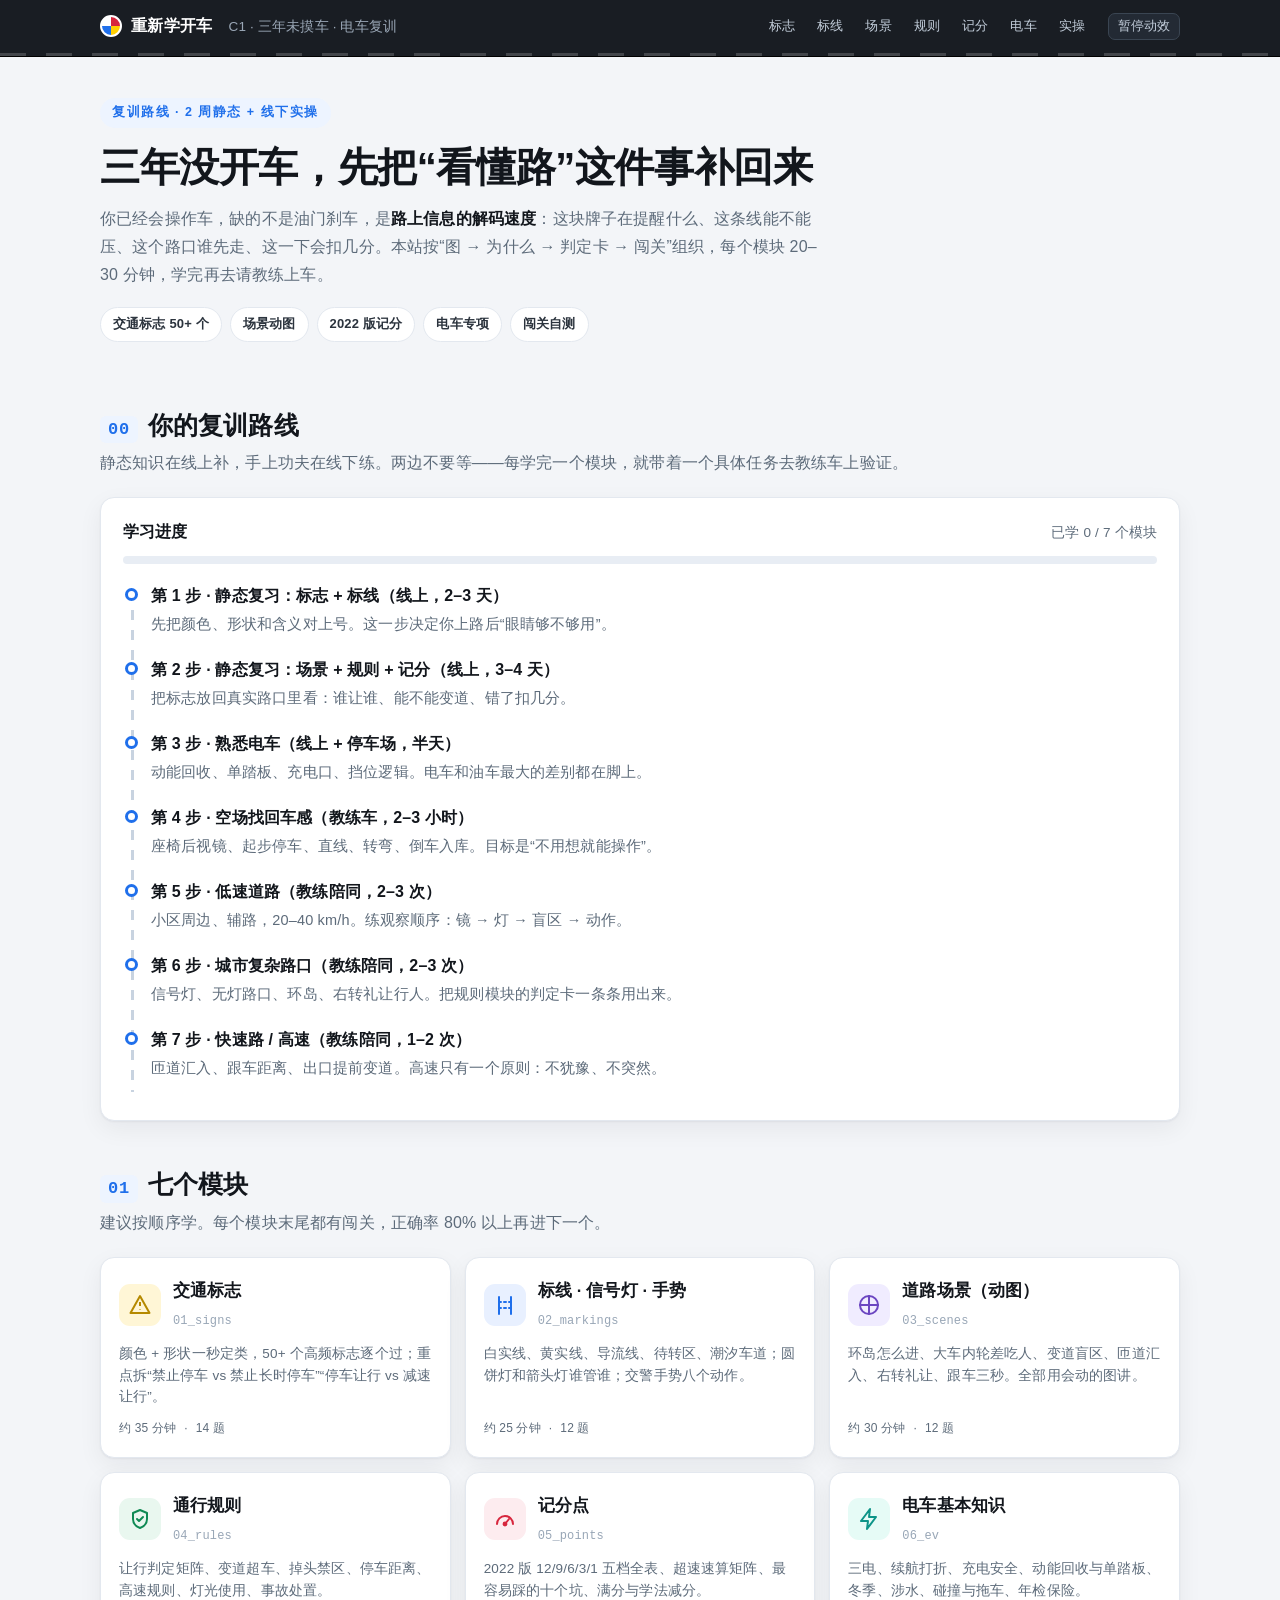
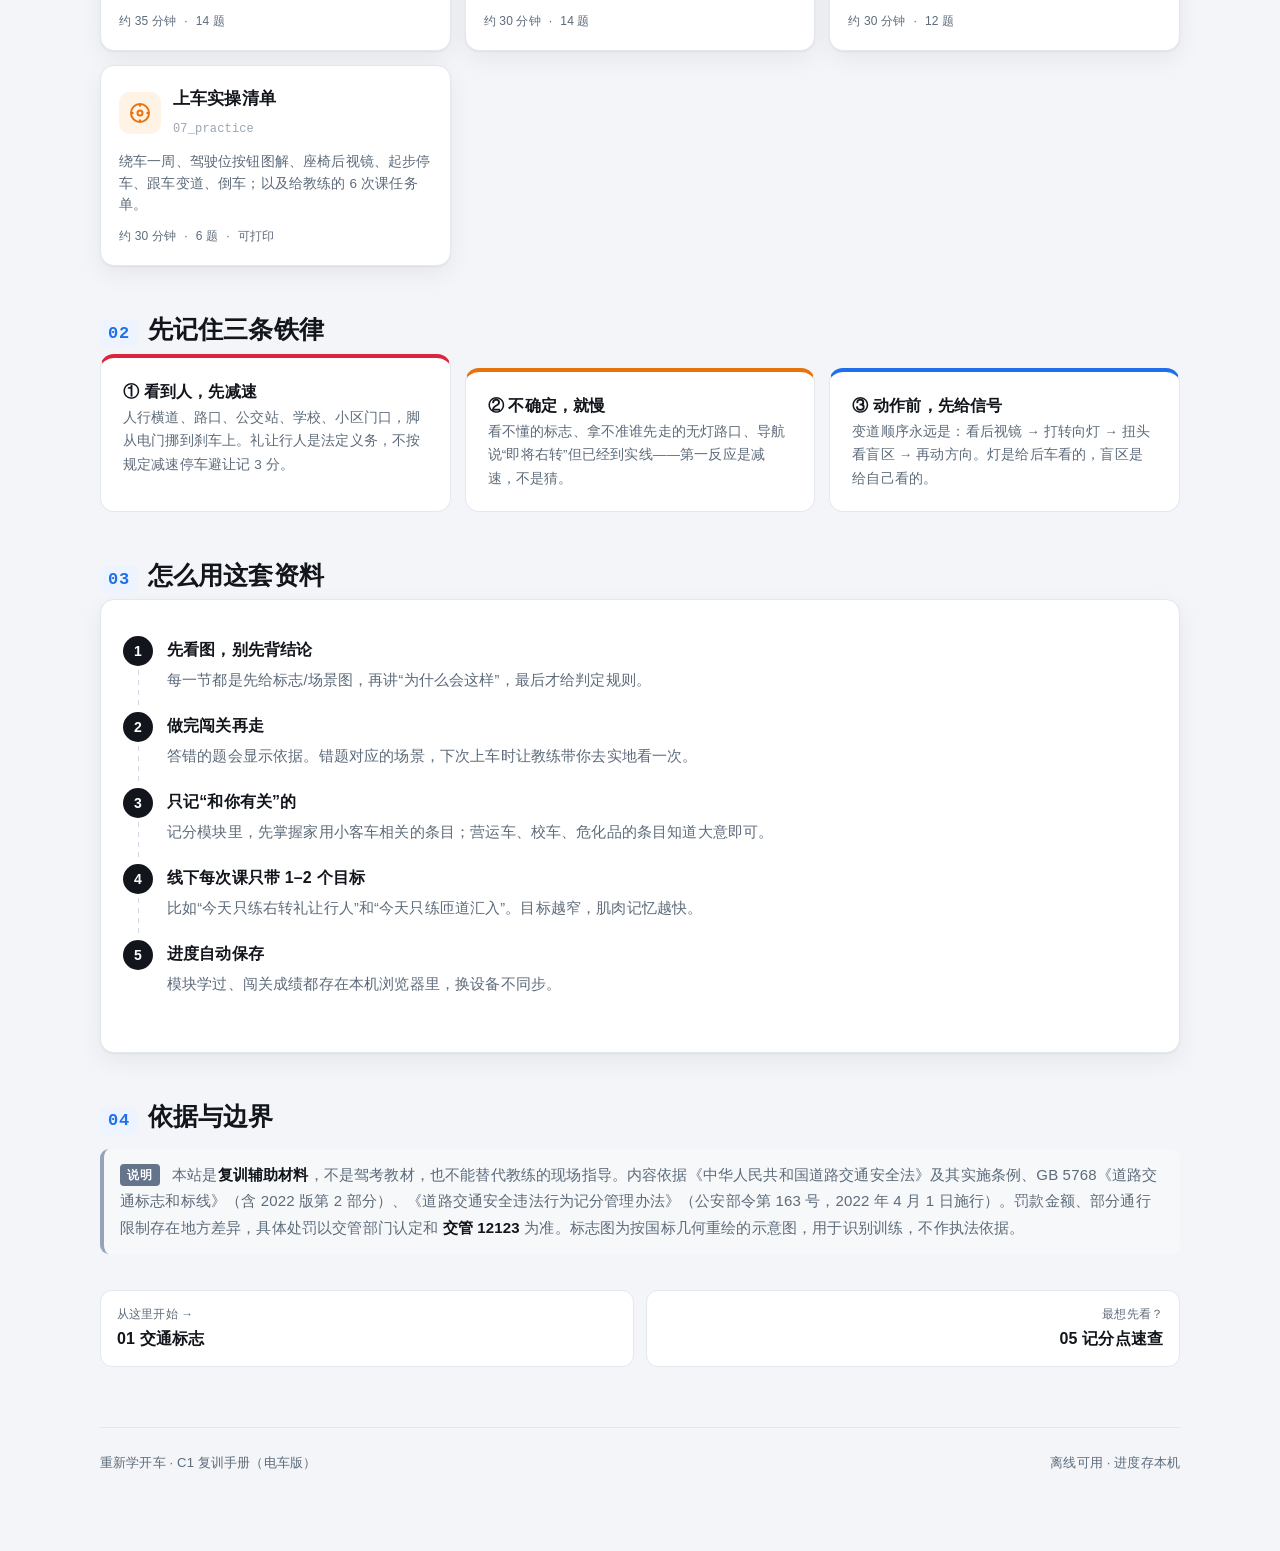
==== commit 2c5448be: "实操页新增驾驶位按钮图解与认车清单 补上方向盘/中控台、踏板、油车挡杆手刹、车门扶手四组编号图解与速查表，附电车油车操作差异和 6 题闯关。" ====
--- a/index.html
+++ b/index.html
@@ -164,8 +164,8 @@
           </span>
           <span><span class="mod-t">上车实操清单</span><br><span class="num-tag">07_practice</span></span>
         </div>
-        <div class="mod-d">绕车一周、座椅后视镜、起步停车、跟车变道、倒车；以及给教练的 6 次课任务单，照单练效率最高。</div>
-        <div class="mod-meta"><span>约 20 分钟</span><span>·</span><span>可打印</span></div>
+        <div class="mod-d">绕车一周、驾驶位按钮图解、座椅后视镜、起步停车、跟车变道、倒车；以及给教练的 6 次课任务单。</div>
+        <div class="mod-meta"><span>约 30 分钟</span><span>·</span><span>6 题</span><span>·</span><span>可打印</span></div>
       </a>
 
     </div>
